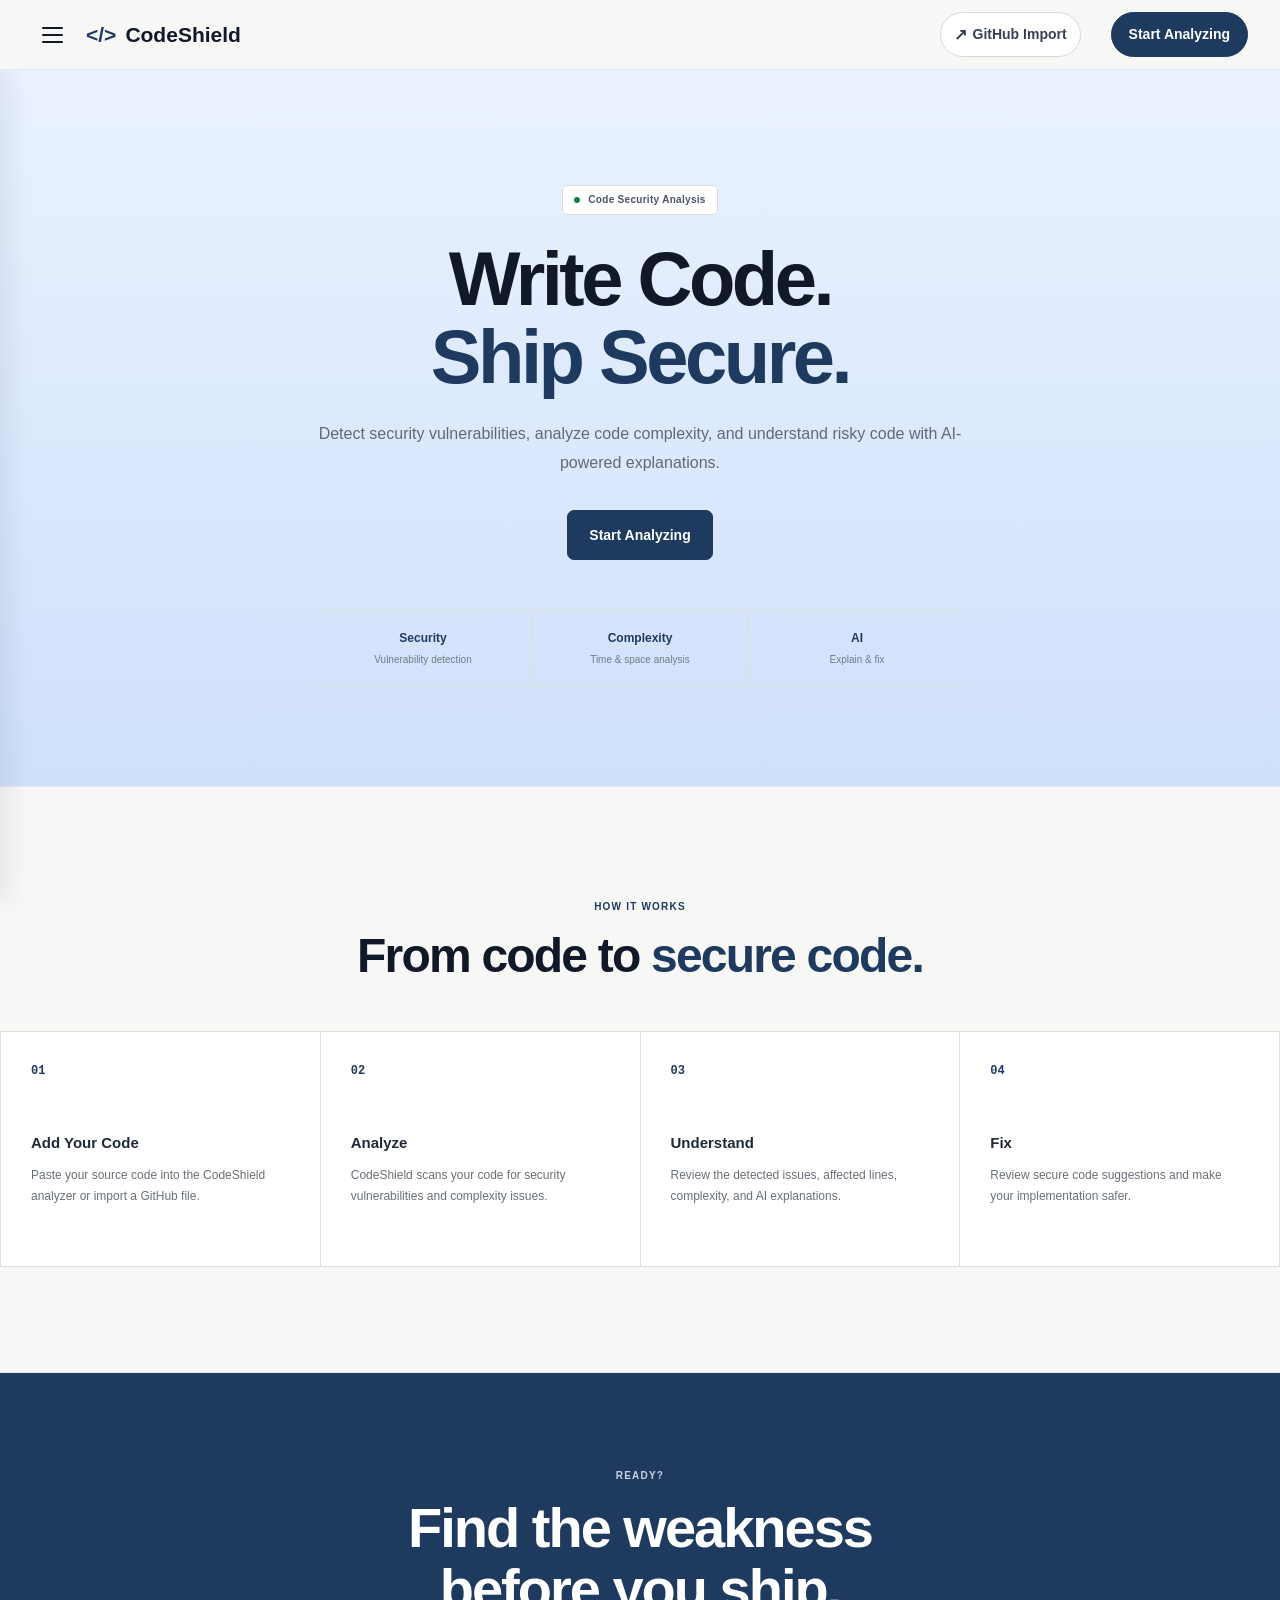
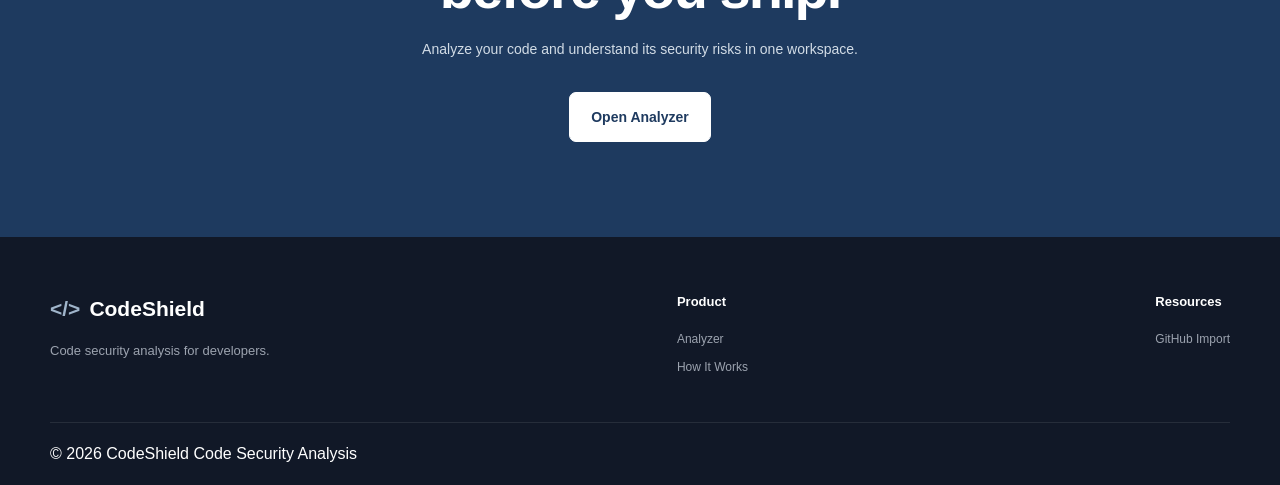
==== frontend/html_files/index.html @ 053d10e8 "upload frontend" ====
<!DOCTYPE html>
<html lang="en">

<head>
    <meta charset="UTF-8">
    <meta name="viewport" content="width=device-width, initial-scale=1.0">

    <title>CodeShield — Code Security Analysis</title>

    <!-- Global CSS -->
    <link rel="stylesheet" href="../css_files/style.css">

    <!-- Landing Page CSS -->
    <link rel="stylesheet" href="../css_files/landing.css">
</head>

<body>

    <!-- 
         NAVBAR
     -->

    <header class="navbar">

        <div class="navbar-left">

            <!-- Hamburger -->
            <button
                class="hamburger"
                id="hamburger"
                aria-label="Open menu"
                aria-expanded="false"
            >
                <span></span>
                <span></span>
                <span></span>
            </button>

            <!-- Logo -->
            <a href="index.html" class="logo">
                <span class="logo-icon">&lt;/&gt;</span>
                <span class="logo-text">CodeShield</span>
            </a>

        </div>

        <!-- Right Side -->
        <div class="navbar-right">

            <a href="analyzer.html?source=github" class="github-import">
                <span class="github-icon">↗</span>
                GitHub Import
            </a>

            <a href="analyzer.html" class="nav-button">
                Start Analyzing
            </a>

        </div>

    </header>


    <!-- 
         HAMBURGER MENU
     -->

    <div class="mobile-menu" id="mobileMenu">

        <a href="#how-it-works">How It Works</a>

        <a href="analyzer.html">Analyze Code</a>

        <a href="analyzer.html?source=github">GitHub Import</a>

    </div>


    <!-- 
         HERO
    -->

    <main>

        <section class="hero">

            <div class="container hero-container">

                <div class="hero-content">

                    <!-- Small Label -->
                    <div class="hero-badge">
                        <span class="badge-dot"></span>
                        Code Security Analysis
                    </div>

                    <!-- Main Heading -->
                    <h1>
                        Write Code.
                        <br>
                        <span class="gradient-text">Ship Secure.</span>
                    </h1>

                    <!-- Description -->
                    <p class="hero-description">
                        Detect security vulnerabilities, analyze
                        code complexity, and understand risky code
                        with AI-powered explanations.
                    </p>

                    <!-- Main CTA -->
                    <div class="hero-buttons">
                        <a href="analyzer.html" class="primary-button">
                            Start Analyzing
                        </a>
                    </div>

                    <!-- Small Trust Information -->
                    <div class="hero-trust">

                        <div class="trust-item">
                            <strong>Security</strong>
                            <span>Vulnerability detection</span>
                        </div>

                        <div class="trust-item">
                            <strong>Complexity</strong>
                            <span>Time & space analysis</span>
                        </div>

                        <div class="trust-item">
                            <strong>AI</strong>
                            <span>Explain & fix</span>
                        </div>

                    </div>

                </div>

            </div>

        </section>


        <!-- 
             HOW IT WORKS
         -->

        <section class="how-section" id="how-it-works">

            <div class="container">

                <div class="section-heading">

                    <span class="section-label">HOW IT WORKS</span>

                    <h2>
                        From code to
                        <span>secure code.</span>
                    </h2>

                </div>

                <div class="steps">

                    <!-- Step 01 -->
                    <div class="step">
                        <div class="step-number">01</div>
                        <div class="step-content">
                            <h3>Add Your Code</h3>
                            <p>
                                Paste your source code into the
                                CodeShield analyzer or import a
                                GitHub file.
                            </p>
                        </div>
                    </div>

                    <!-- Step 02 -->
                    <div class="step">
                        <div class="step-number">02</div>
                        <div class="step-content">
                            <h3>Analyze</h3>
                            <p>
                                CodeShield scans your code for
                                security vulnerabilities and
                                complexity issues.
                            </p>
                        </div>
                    </div>

                    <!-- Step 03 -->
                    <div class="step">
                        <div class="step-number">03</div>
                        <div class="step-content">
                            <h3>Understand</h3>
                            <p>
                                Review the detected issues,
                                affected lines, complexity,
                                and AI explanations.
                            </p>
                        </div>
                    </div>

                    <!-- Step 04 -->
                    <div class="step">
                        <div class="step-number">04</div>
                        <div class="step-content">
                            <h3>Fix</h3>
                            <p>
                                Review secure code suggestions
                                and make your implementation safer.
                            </p>
                        </div>
                    </div>

                </div>

            </div>

        </section>


        <!-- 
             FINAL CTA
         -->

        <section class="cta-section">

            <div class="container cta-container">

                <span class="section-label">READY?</span>

                <h2>
                    Find the weakness
                    <br>
                    before you ship.
                </h2>

                <p>
                    Analyze your code and understand its
                    security risks in one workspace.
                </p>

                <a href="analyzer.html" class="primary-button">
                    Open Analyzer
                </a>

            </div>

        </section>

    </main>


    <!-- 
         FOOTER
    = -->

    <footer class="footer">

        <div class="container footer-container">

            <!-- Brand -->
            <div class="footer-brand">

                <a href="index.html" class="logo">
                    <span class="logo-icon">&lt;/&gt;</span>
                    <span class="logo-text">CodeShield</span>
                </a>

                <p>Code security analysis for developers.</p>

            </div>

            <!-- Product -->
            <div class="footer-column">
                <h4>Product</h4>
                <a href="analyzer.html">Analyzer</a>
                <a href="#how-it-works">How It Works</a>
            </div>

            <!-- Resources -->
            <div class="footer-column">
                <h4>Resources</h4>
                <a href="analyzer.html?source=github">GitHub Import</a>
            </div>

        </div>

        <!-- Bottom -->
        <div class="footer-bottom">
            <div class="container">
                <span>© 2026 CodeShield</span>
                <span>Code Security Analysis</span>
            </div>
        </div>

    </footer>


    <!-- 
         JAVASCRIPT
    -->

    <script src="../js_files/script.js"></script>

</body>

</html>
---- frontend/css_files/style.css ----
/* 
   GLOBAL RESET
 */

* {
    margin: 0;
    padding: 0;
    box-sizing: border-box;
}

html {
    scroll-behavior: smooth;
}

body {
    font-family:
        Inter,
        -apple-system,
        BlinkMacSystemFont,
        "Segoe UI",
        Roboto,
        sans-serif;

    background: #f7f7f5;
    color: #111827;

    line-height: 1.6;
    overflow-x: hidden;
}

a {
    text-decoration: none;
    color: inherit;
}

button,
input,
textarea,
select {
    font: inherit;
}


/* 
   CONTAINERS
*/

.nav-container,
.section-container,
.footer-container,
.footer-bottom,
.hero-container,
.cta-container {
    width: min(1180px, calc(100% - 40px));
    margin: 0 auto;
}


/* 
   NAVBAR
*/

.navbar {
    position: sticky;
    top: 0;
    z-index: 1000;

    height: 70px;
    padding: 0 32px;

    display: flex;
    align-items: center;
    justify-content: space-between;

    background: #f7f7f5;

    border-bottom: 1px solid #e5e7eb;
}


/* =========================================================
   LEFT SIDE
========================================================= */

.navbar-left {
    display: flex;
    align-items: center;
    gap: 14px;
}


/* =========================================================
   LOGO
========================================================= */

.logo {
    display: flex;
    align-items: center;
    gap: 9px;

    font-size: 21px;
    font-weight: 700;

    color: #111827;

    text-decoration: none;
}

.logo-icon {
    color: #1e3a5f;
    font-weight: 800;
}

.logo-text {
    color: #111827;
}


/* =========================================================
   HAMBURGER
========================================================= */

.hamburger {
    width: 40px;
    height: 40px;

    display: flex;
    flex-direction: column;
    justify-content: center;
    align-items: center;

    gap: 5px;

    border: 1px solid transparent;
    background: transparent;

    cursor: pointer;
    padding: 0;

    border-radius: 6px;

    transition:
        background 0.2s ease,
        border-color 0.2s ease;
}

.hamburger:hover {
    background: #ecece9;
    border-color: #deded9;
}

.hamburger span {
    width: 21px;
    height: 2px;

    background: #111827;

    border-radius: 2px;

    transition: 0.3s ease;
}


/* =========================================================
   HAMBURGER ANIMATION
========================================================= */

.hamburger.active span:nth-child(1) {
    transform: translateY(7px) rotate(45deg);
}

.hamburger.active span:nth-child(2) {
    opacity: 0;
}

.hamburger.active span:nth-child(3) {
    transform: translateY(-7px) rotate(-45deg);
}


/* =========================================================
   OLD NAVIGATION
   Hidden because navbar now contains only:
   Hamburger + Logo + Right-side actions
========================================================= */

.nav-links {
    display: none;
}


/* =========================================================
   NAVBAR RIGHT SIDE
========================================================= */

.navbar-right {
    display: flex;
    align-items: center;
    gap: 30px;
}


/* =========================================================
   GITHUB IMPORT
========================================================= */

.github-import {
    display: inline-flex;
    align-items: center;
    justify-content: center;

    gap: 6px;

    padding: 9px 13px;

    color: #374151;

    font-size: 14px;
    font-weight: 600;

    border: 1px solid #d9d9d4;
    background: #ffffff;

    border-radius: 25px;

    transition:
        background 0.2s ease,
        border-color 0.2s ease,
        color 0.2s ease;
}

.github-import:hover {
    background: #1e3a5f;
    border-color: #bfc0bb;
    color: #f4f6fb;
}

.github-icon {
    font-size: 16px;
    font-weight: 700;
   
}


/* =========================================================
   NAV BUTTON
========================================================= */

.nav-button {
    display: inline-flex;
    align-items: center;
    justify-content: center;

    padding: 10px 17px;

    background: #1e3a5f;
    color: #ffffff;

    border: 1px solid #1e3a5f;
    border-radius: 25px;

    font-size: 14px;
    font-weight: 600;

    transition:
        background 0.2s ease,
        border-color 0.2s ease,
        transform 0.2s ease;
}

.nav-button:hover {
    background: #162d49;
    border-color: #162d49;

    transform: translateY(-1px);
}


/* =========================================================
   LEFT SIDE MOBILE MENU
========================================================= */

.mobile-menu {
    position: fixed;

    top: 70px;
    left: 0;

    width: 280px;
    height: calc(100vh - 70px);

    padding: 25px 22px;

    background: #ffffff;

    border-right: 1px solid #e5e7eb;

    z-index: 999;

    display: flex;
    flex-direction: column;

    transform: translateX(-100%);

    transition: transform 0.3s ease;

    box-shadow: 8px 0 25px rgba(17, 24, 39, 0.08);
}


/* OPEN STATE */

.mobile-menu.open {
    transform: translateX(0);
}


/* MENU LINKS */

.mobile-menu a {
    display: block;

    padding: 15px 4px;

    color: #374151;

    font-size: 14px;
    font-weight: 600;

    border-bottom: 1px solid #ecece9;

    transition:
        color 0.2s ease,
        padding-left 0.2s ease;
}


.mobile-menu a:hover {
    color: #1e3a5f;

    padding-left: 8px;
}


.mobile-menu a:last-child {
    border-bottom: none;
}


/* =========================================================
   BUTTONS
========================================================= */

.primary-button {
    display: inline-flex;
    align-items: center;
    justify-content: center;

    gap: 10px;

    padding: 13px 21px;

    background: #1e3a5f;
    color: #ffffff;

    border: 1px solid #1e3a5f;
    border-radius: 7px;

    font-size: 14px;
    font-weight: 600;

    transition:
        transform 0.2s ease,
        background 0.2s ease;
}

.primary-button:hover {
    background: #162d49;

    transform: translateY(-2px);
}

.primary-button span {
    font-size: 17px;
}


/* =========================================================
   SECONDARY BUTTON
========================================================= */

.secondary-button {
    display: inline-flex;
    align-items: center;
    justify-content: center;

    padding: 12px 20px;

    border: 1px solid #d5d6d1;

    background: #ffffff;
    color: #374151;

    border-radius: 7px;

    font-size: 14px;
    font-weight: 600;

    transition:
        background 0.2s ease,
        border-color 0.2s ease,
        color 0.2s ease;
}

.secondary-button:hover {
    border-color: #aeb0aa;
    background: #f1f1ee;
    color: #111827;
}


/* =========================================================
   SECTION LABEL
========================================================= */

.section-label {
    display: inline-block;

    color: #1e3a5f;

    font-size: 11px;
    font-weight: 800;

    letter-spacing: 1.5px;
}


/* =========================================================
   FOOTER
========================================================= */

.footer {
    background: #111827;

    color: #ffffff;

    margin-top: 0;
}


/* =========================================================
   FOOTER CONTAINER
========================================================= */

.footer-container {
    padding-top: 55px;
    padding-bottom: 45px;

    display: flex;
    justify-content: space-between;

    gap: 60px;
}


/* =========================================================
   FOOTER BRAND
========================================================= */

.footer-brand {
    max-width: 350px;
}

.footer-brand .logo-text {
    color: #ffffff;
}

.footer-brand .logo-icon {
    color: #9fb4ca;
    background: transparent;
}

.footer-brand p {
    margin-top: 15px;

    color: #9ca3af;

    font-size: 13px;
}


/* =========================================================
   FOOTER LINKS
========================================================= */

.footer-links {
    display: flex;
    gap: 80px;
}

.footer-column {
    display: flex;
    flex-direction: column;

    gap: 9px;
}

.footer-column h4 {
    margin-bottom: 8px;

    font-size: 13px;
    color: #ffffff;
}

.footer-column a {
    color: #9ca3af;

    font-size: 12px;

    transition: color 0.2s ease;
}

.footer-column a:hover {
    color: #ffffff;
}


/* =========================================================
   FOOTER BOTTOM
========================================================= */

.footer-bottom {
    padding: 18px 0;

    border-top: 1px solid rgba(255, 255, 255, 0.09);

    display: flex;
    align-items: center;
    justify-content: space-between;

    gap: 20px;
}

.footer-bottom p {
    color: #6b7280;

    font-size: 11px;
}


/* =========================================================
   SECURITY COLORS
   Use these for analyzer/results page
========================================================= */

.security-high {
    color: #b91c1c;
    background: #fef2f2;
}

.security-medium {
    color: #b45309;
    background: #fffbeb;
}

.security-low {
    color: #475569;
    background: #f1f5f9;
}

.security-safe {
    color: #15803d;
    background: #f0fdf4;
}


/* =========================================================
   RESPONSIVE NAVBAR
========================================================= */

@media (max-width: 850px) {

    .navbar {
        padding: 0 22px;
    }

    /*
       Middle navigation is already removed.
       Only hamburger + logo remain on the left.
    */

    .navbar-left {
        gap: 12px;
    }

    .navbar-right {
        gap: 8px;
    }

    .footer-container {
        flex-direction: column;
    }

    .footer-links {
        gap: 55px;
    }
}


/* =========================================================
   TABLET / MOBILE
========================================================= */

@media (max-width: 600px) {

    .nav-container,
    .section-container,
    .footer-container,
    .footer-bottom,
    .hero-container,
    .cta-container {
        width: min(100% - 28px, 1180px);
    }


    .navbar {
        height: 64px;
        padding: 0 14px;
    }


    .navbar-left {
        gap: 9px;
    }


    .logo {
        font-size: 19px;
    }


    .hamburger {
        width: 38px;
        height: 38px;
    }


    .navbar-right {
        gap: 6px;
    }


    /*
       GitHub Import becomes icon-only
       on very small screens.
    */

    .github-import {
        padding: 8px 9px;

        font-size: 0;
    }

    .github-icon {
        font-size: 16px;
    }


    .nav-button {
        padding: 9px 12px;

        font-size: 12px;
    }


    .footer-bottom {
        flex-direction: column;
        align-items: flex-start;
    }
}


/* =========================================================
   VERY SMALL PHONES
========================================================= */

@media (max-width: 420px) {

    .navbar {
        padding: 0 10px;
    }

    .logo {
        font-size: 18px;
    }

    .nav-button {
        padding: 8px 10px;

        font-size: 11px;
    }

    .github-import {
        display: none;
    }
}

@media (max-width: 600px) {

    .mobile-menu {
        top: 64px;
        height: calc(100vh - 64px);
        width: 270px;
    }

}
---- frontend/css_files/landing.css ----
/* =========================================================
   HERO
========================================================= */

.hero {
    position: relative;
    padding: 115px 0 100px;
    background: linear-gradient(180deg, #eaf2ff 0%, #cfe0fb 100%);
    border-bottom: 1px solid #e5e7eb;
}

.hero-container {
    display: flex;
    justify-content: center;
    text-align: center;
}


.hero-content {
    width: 100%;
    max-width: 820px;
}


/* =========================================================
   HERO BADGE
========================================================= */

.hero-badge {
    display: inline-flex;
    align-items: center;
    gap: 8px;

    padding: 6px 11px;

    background: #ffffff;

    border: 1px solid #d9dcd8;
    border-radius: 5px;

    color: #4b5563;

    font-size: 10px;
    font-weight: 700;

    letter-spacing: 0.3px;

    margin-bottom: 25px;
}


.badge-dot {
    width: 6px;
    height: 6px;

    border-radius: 50%;

    background: #15803d;
}


/* =========================================================
   HERO HEADING
========================================================= */

.hero h1 {
    margin: 0 0 25px;

    color: #111827;

    font-size: clamp(48px, 7vw, 76px);

    line-height: 1.02;

    letter-spacing: -3.5px;

    font-weight: 700;
}


.gradient-text {
    color: #1e3a5f;
}


/* =========================================================
   HERO DESCRIPTION
========================================================= */

.hero-description {
    max-width: 650px;

    margin: 0 auto 32px;

    color: #626975;

    font-size: 16px;

    line-height: 1.8;
}


/* =========================================================
   HERO BUTTON
========================================================= */

.hero-buttons {
    display: flex;

    justify-content: center;
    align-items: center;
    border-radius: 20px;
    gap: 10px;

    flex-wrap: wrap;
    
}


/* =========================================================
   HERO TRUST / PRODUCT CAPABILITIES
========================================================= */

.hero-trust {
    display: flex;

    justify-content: center;
    align-items: stretch;

    gap: 0;

    max-width: 650px;

    margin: 50px auto 0;

    border-top: 1px solid #dedfd9;
    border-bottom: 1px solid #dedfd9;
}


.trust-item {
    flex: 1;

    padding: 18px 20px;

    display: flex;
    flex-direction: column;

    gap: 4px;

    text-align: center;
}


.trust-item + .trust-item {
    border-left: 1px solid #dedfd9;
}


.trust-item strong {
    color: #1e3a5f;

    font-size: 12px;

    font-weight: 700;
}


.trust-item span {
    color: #737983;

    font-size: 10px;

    line-height: 1.5;
}


/* =========================================================
   FEATURES SECTION
========================================================= */

.features-section {
    padding: 105px 0;

    background: #ffffff;

    border-bottom: 1px solid #e5e7eb;
}


/* =========================================================
   SECTION HEADING
========================================================= */

.section-heading {
    width: 100%;
    max-width: 760px;

    margin: 0 auto 48px;

    text-align: center;
}


.section-label {
    display: inline-block;

    color: #1e3a5f;

    font-size: 10px;

    font-weight: 700;

    letter-spacing: 1.2px;
}


.section-heading h2 {
    margin: 11px 0 0;

    color: #111827;

    font-size: clamp(32px, 4.5vw, 48px);

    line-height: 1.12;

    letter-spacing: -1.8px;
}


.section-heading h2 span {
    color: #1e3a5f;
}


.section-heading p {
    max-width: 600px;

    margin: 17px auto 0;

    color: #69707a;

    font-size: 14px;

    line-height: 1.75;
}


/* =========================================================
   FEATURES GRID
========================================================= */

.features-grid {
    display: grid;

    grid-template-columns:
        repeat(4, minmax(0, 1fr));

    gap: 0;

    border-top: 1px solid #dedfd9;
    border-left: 1px solid #dedfd9;
}


/* =========================================================
   FEATURE CARD
========================================================= */

.feature-card {
    position: relative;

    min-height: 270px;

    padding: 30px;

    background: #ffffff;

    border-right: 1px solid #dedfd9;
    border-bottom: 1px solid #dedfd9;

    transition:
        background 0.2s ease,
        border-color 0.2s ease;
}


.feature-card:hover {
    background: #fafaf8;
}


/* =========================================================
   FEATURE NUMBER
========================================================= */

.feature-number {
    margin-bottom: 28px;

    color: #9ca3af;

    font-family:
        "Cascadia Code",
        "Fira Code",
        Consolas,
        monospace;

    font-size: 11px;

    font-weight: 600;
}


/* =========================================================
   FEATURE ICON
========================================================= */

.feature-icon {
    width: 40px;
    height: 40px;

    display: flex;
    align-items: center;
    justify-content: center;

    margin-bottom: 22px;

    border-radius: 5px;

    font-family:
        "Cascadia Code",
        "Fira Code",
        Consolas,
        monospace;

    font-size: 13px;

    font-weight: 700;
}


/* Security */

.security-icon {
    background: #fef2f2;

    color: #b91c1c;
}


/* Complexity */

.complexity-icon {
    background: #f1f5f9;

    color: #334155;
}


/* AI */

.ai-icon {
    background: #eef2f5;

    color: #475569;
}


/* Secure Fix */

.fix-icon {
    background: #f0fdf4;

    color: #15803d;
}


/* =========================================================
   FEATURE CONTENT
========================================================= */

.feature-card h3 {
    margin: 0 0 10px;

    color: #1f2937;

    font-size: 15px;

    font-weight: 700;
}


.feature-card p {
    max-width: 250px;

    margin: 0;

    color: #69707a;

    font-size: 12px;

    line-height: 1.75;
}


/* =========================================================
   HOW IT WORKS
========================================================= */

.how-section {
    padding: 105px 0;

    background: #f7f7f5;

    border-bottom: 1px solid #e5e7eb;
}


/* =========================================================
   STEPS
========================================================= */

.steps {
    display: grid;

    grid-template-columns:
        repeat(4, minmax(0, 1fr));

    gap: 0;

    border-top: 1px solid #dedfd9;
    border-left: 1px solid #dedfd9;
}


/* =========================================================
   STEP
========================================================= */

.step {
    min-height: 235px;

    padding: 30px;

    background: #ffffff;

    border-right: 1px solid #dedfd9;
    border-bottom: 1px solid #dedfd9;
}


.step-number {
    margin-bottom: 50px;

    color: #1e3a5f;

    font-family:
        "Cascadia Code",
        "Fira Code",
        Consolas,
        monospace;

    font-size: 12px;

    font-weight: 700;
}


.step-content h3 {
    margin: 0 0 10px;

    color: #1f2937;

    font-size: 15px;
}


.step-content p {
    max-width: 250px;

    margin: 0;

    color: #69707a;

    font-size: 12px;

    line-height: 1.75;
}


/* =========================================================
   FINAL CTA
========================================================= */

.cta-section {
    padding: 95px 0;

    background: #1e3a5f;

    text-align: center;
}


.cta-container {
    display: flex;

    flex-direction: column;

    align-items: center;
}


.cta-section .section-label {
    color: #c7d5e3;
}


.cta-section h2 {
    margin: 13px 0 0;

    color: #ffffff;

    font-size: clamp(36px, 5vw, 56px);

    line-height: 1.1;

    letter-spacing: -2px;
}


.cta-section p {
    max-width: 500px;

    margin: 18px auto 30px;

    color: #d2dce6;

    font-size: 14px;

    line-height: 1.7;
}


.cta-section .primary-button {
    background: #ffffff;

    color: #1e3a5f;

    border-color: #ffffff;
}


.cta-section .primary-button:hover {
    background: #f1f4f7;

    border-color: #f1f4f7;
}


/* =========================================================
   RESPONSIVE — TABLET
========================================================= */

@media (max-width: 1000px) {

    .hero {
        padding: 95px 0 85px;
    }


    .features-grid {
        grid-template-columns:
            repeat(2, minmax(0, 1fr));
    }


    .steps {
        grid-template-columns:
            repeat(2, minmax(0, 1fr));
    }

}


/* =========================================================
   RESPONSIVE — MOBILE
========================================================= */

@media (max-width: 600px) {

    .hero {
        padding: 75px 0 70px;
    }


    .hero h1 {
        font-size: clamp(42px, 12vw, 58px);

        letter-spacing: -2px;
    }


    .hero-description {
        padding: 0 10px;

        font-size: 14px;
    }


    .hero-trust {
        width: 100%;

        flex-direction: column;

        border-bottom: 1px solid #dedfd9;
    }


    .trust-item {
        padding: 15px;
    }


    .trust-item + .trust-item {
        border-left: none;

        border-top: 1px solid #dedfd9;
    }


    .features-section,
    .how-section {
        padding: 75px 0;
    }


    .section-heading {
        margin-bottom: 35px;
    }


    .section-heading h2 {
        font-size: 34px;

        letter-spacing: -1.2px;
    }


    .features-grid {
        grid-template-columns: 1fr;
    }


    .feature-card {
        min-height: auto;

        padding: 25px;
    }


    .feature-card p {
        max-width: 100%;
    }


    .steps {
        grid-template-columns: 1fr;
    }


    .step {
        min-height: auto;

        padding: 25px;
    }


    .step-number {
        margin-bottom: 35px;
    }


    .step-content p {
        max-width: 100%;
    }


    .cta-section {
        padding: 75px 20px;
    }


    .cta-section h2 {
        font-size: 38px;

        letter-spacing: -1.3px;
    }

}


/* =========================================================
   SMALL MOBILE
========================================================= */

@media (max-width: 420px) {

    .hero {
        padding-top: 65px;
    }


    .hero-badge {
        font-size: 9px;
    }


    .hero h1 {
        font-size: 40px;
    }


    .hero-description {
        font-size: 13px;
    }


    .section-heading h2 {
        font-size: 30px;
    }


    .cta-section h2 {
        font-size: 34px;
    }

}
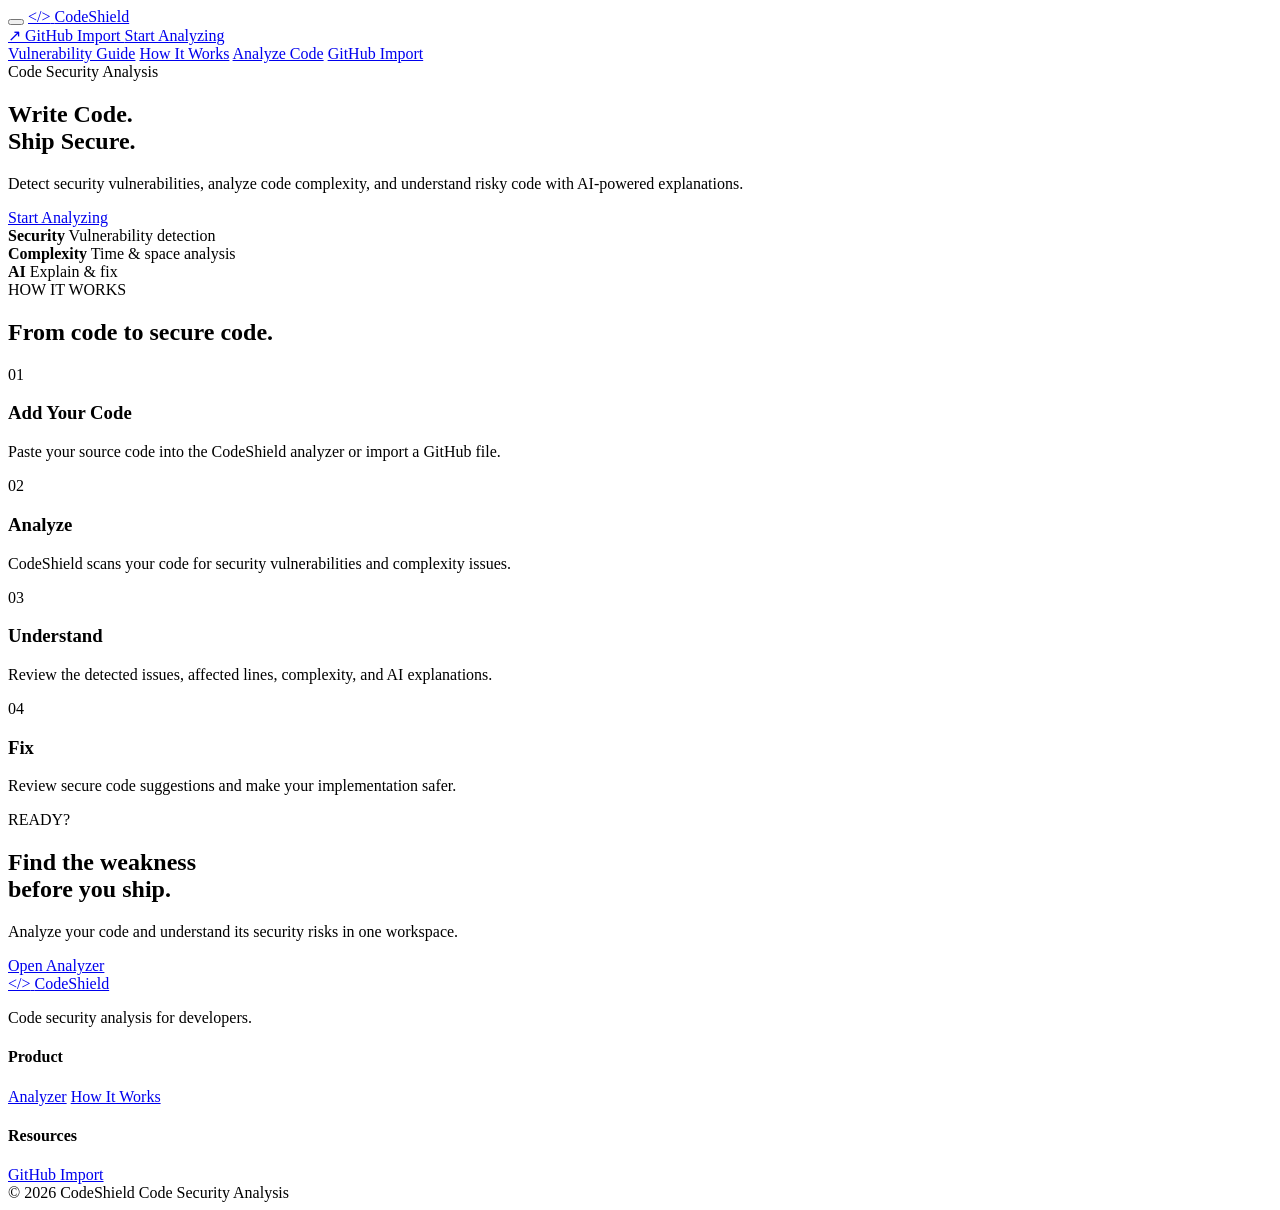
==== commit 0f0d8455: "backend deployed" ====
--- a/frontend/html_files/index.html
+++ b/frontend/html_files/index.html
@@ -8,10 +8,10 @@
     <title>CodeShield — Code Security Analysis</title>
 
     <!-- Global CSS -->
-    <link rel="stylesheet" href="../css_files/style.css">
+    <link rel="stylesheet" href="css_files/style.css">
 
     <!-- Landing Page CSS -->
-    <link rel="stylesheet" href="../css_files/landing.css">
+    <link rel="stylesheet" href="css_files/landing.css">
 </head>
 
 <body>
@@ -67,6 +67,8 @@
 
     <div class="mobile-menu" id="mobileMenu">
 
+        <a href="vulnerabilities.html"> Vulnerability Guide</a>
+
         <a href="#how-it-works">How It Works</a>
 
         <a href="analyzer.html">Analyze Code</a>
@@ -303,8 +305,8 @@
          JAVASCRIPT
     -->
 
-    <script src="../js_files/script.js"></script>
+    <script src="js_files/script.js"></script>
 
 </body>
 
-</html>+</html>
